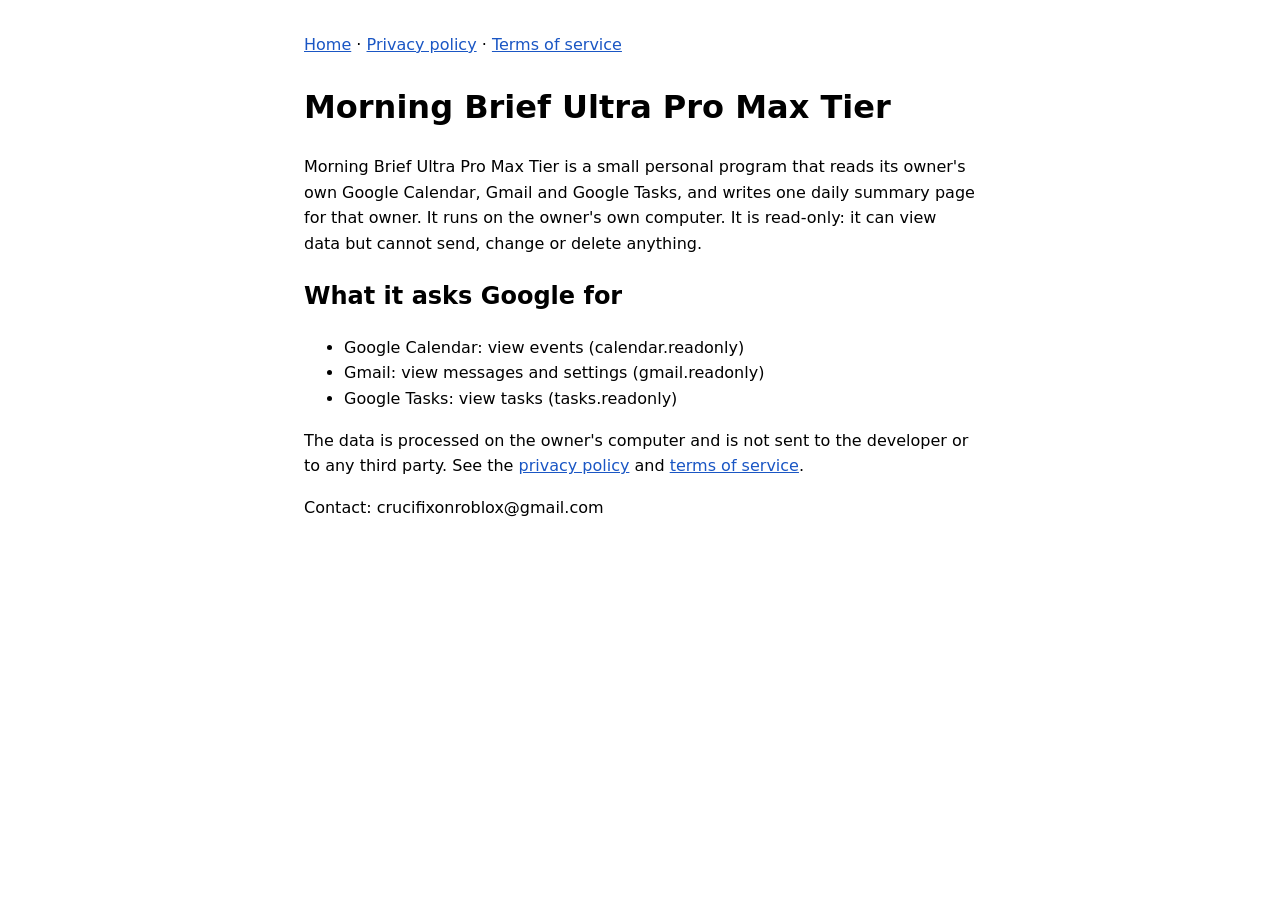
==== index.html @ aa31df73 "Added and made the webpages Morning Brief Ultra Pro Max whatever is launching for no reason other th" ====
<!doctype html><html lang="en"><head><meta charset="utf-8"><meta name="viewport" content="width=device-width,initial-scale=1"><title>Morning Brief Ultra Pro Max Tier</title><style>:root{color-scheme:light dark}body{font:16px/1.6 system-ui,sans-serif;max-width:42rem;margin:2rem auto;padding:0 1rem}a{color:#1a56c4}nav{margin-bottom:1.5rem}</style></head><body><nav><a href="index.html">Home</a> · <a href="privacy.html">Privacy policy</a> · <a href="terms.html">Terms of service</a></nav>
<h1>Morning Brief Ultra Pro Max Tier</h1>
<p>Morning Brief Ultra Pro Max Tier is a small personal program that reads its owner's own Google Calendar, Gmail and Google Tasks, and writes one daily summary page for that owner. It runs on the owner's own computer. It is read-only: it can view data but cannot send, change or delete anything.</p>
<h2>What it asks Google for</h2>
<ul><li>Google Calendar: view events (calendar.readonly)</li><li>Gmail: view messages and settings (gmail.readonly)</li><li>Google Tasks: view tasks (tasks.readonly)</li></ul>
<p>The data is processed on the owner's computer and is not sent to the developer or to any third party. See the <a href="privacy.html">privacy policy</a> and <a href="terms.html">terms of service</a>.</p>
<p>Contact: crucifixonroblox@gmail.com</p>
</body></html>
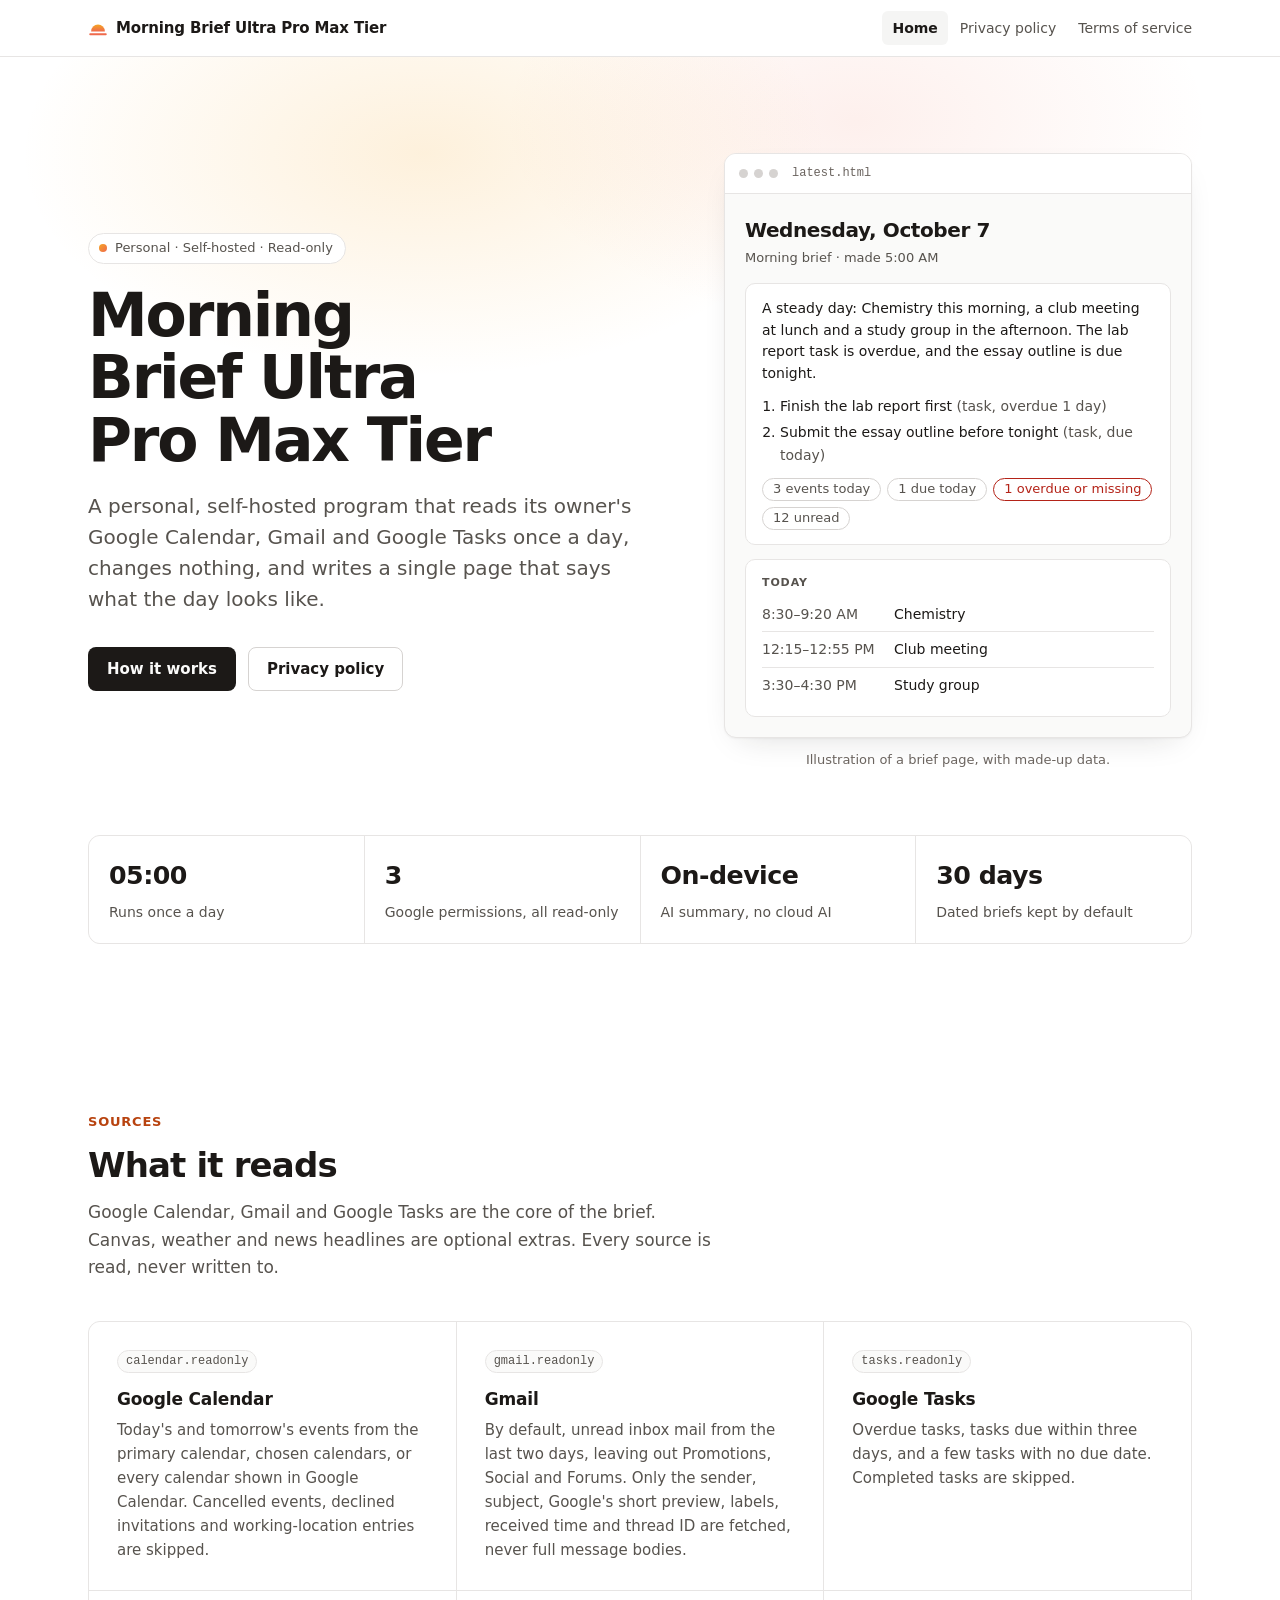
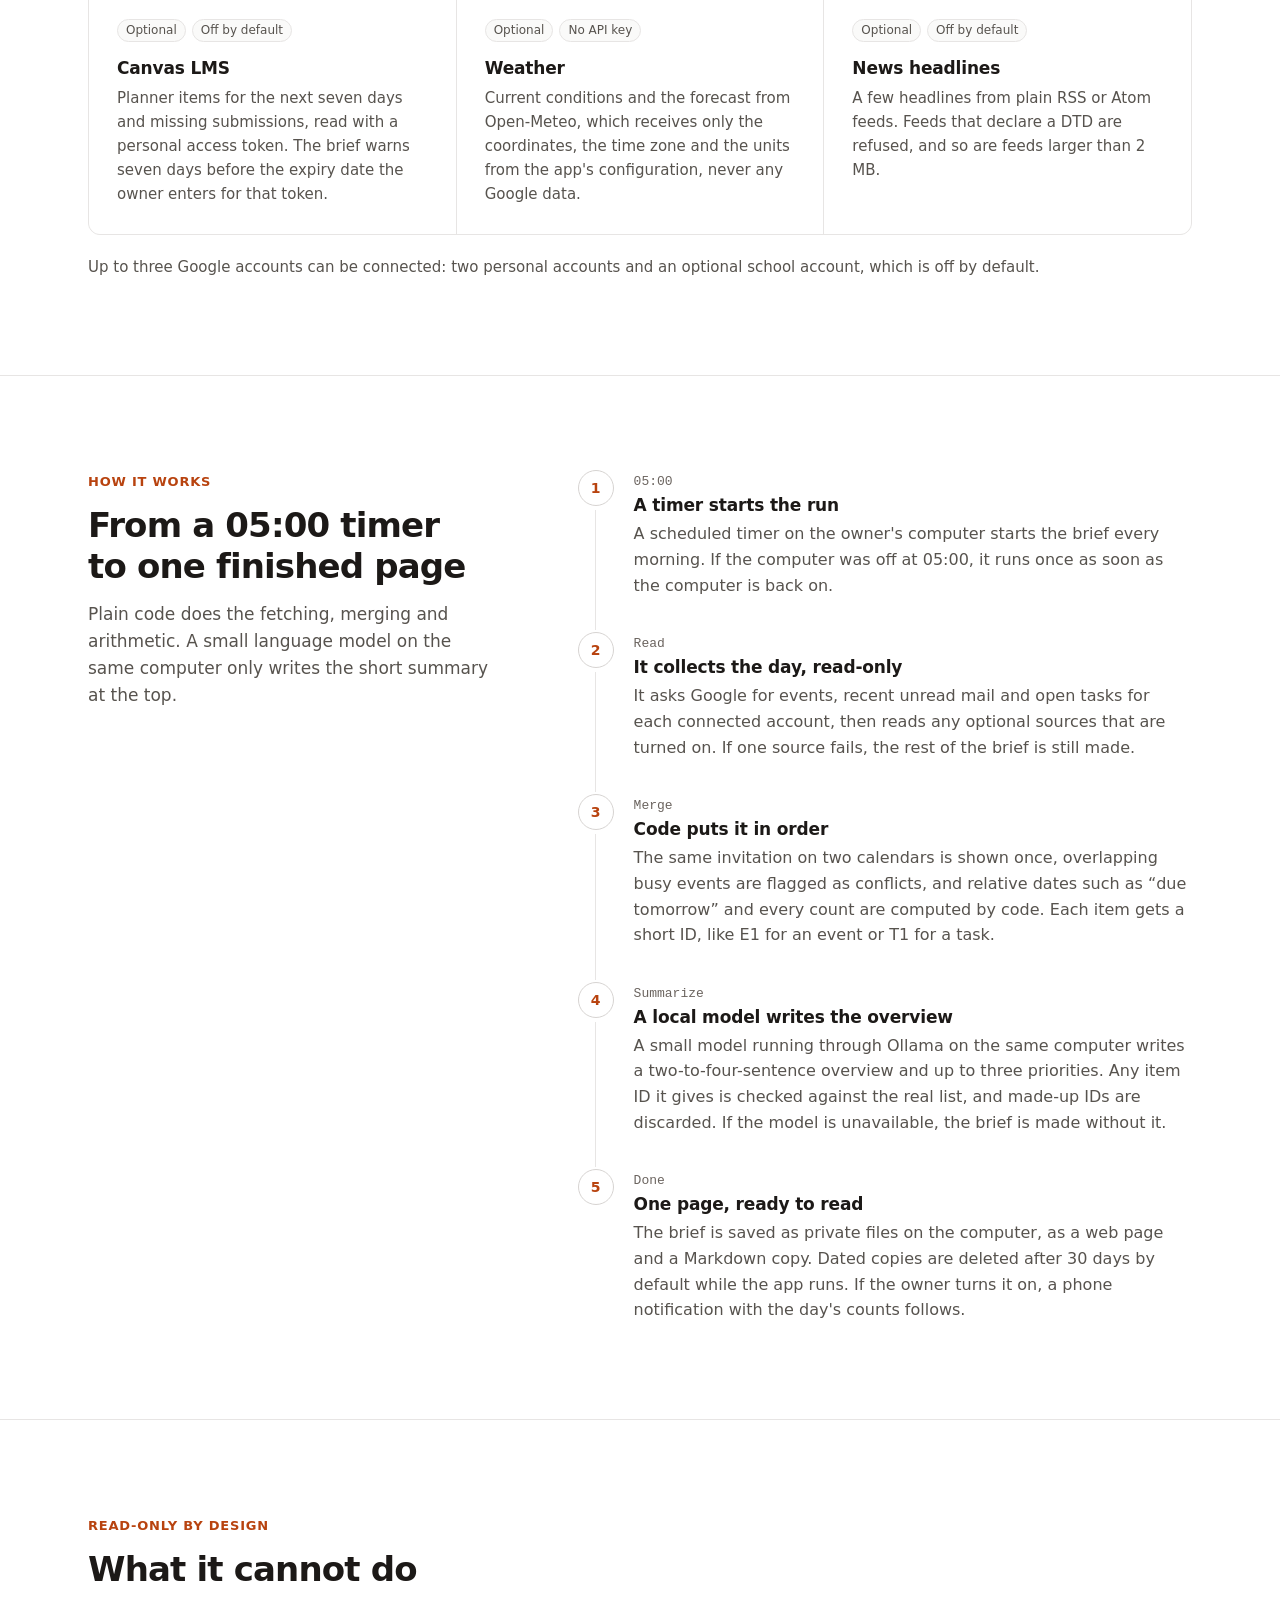
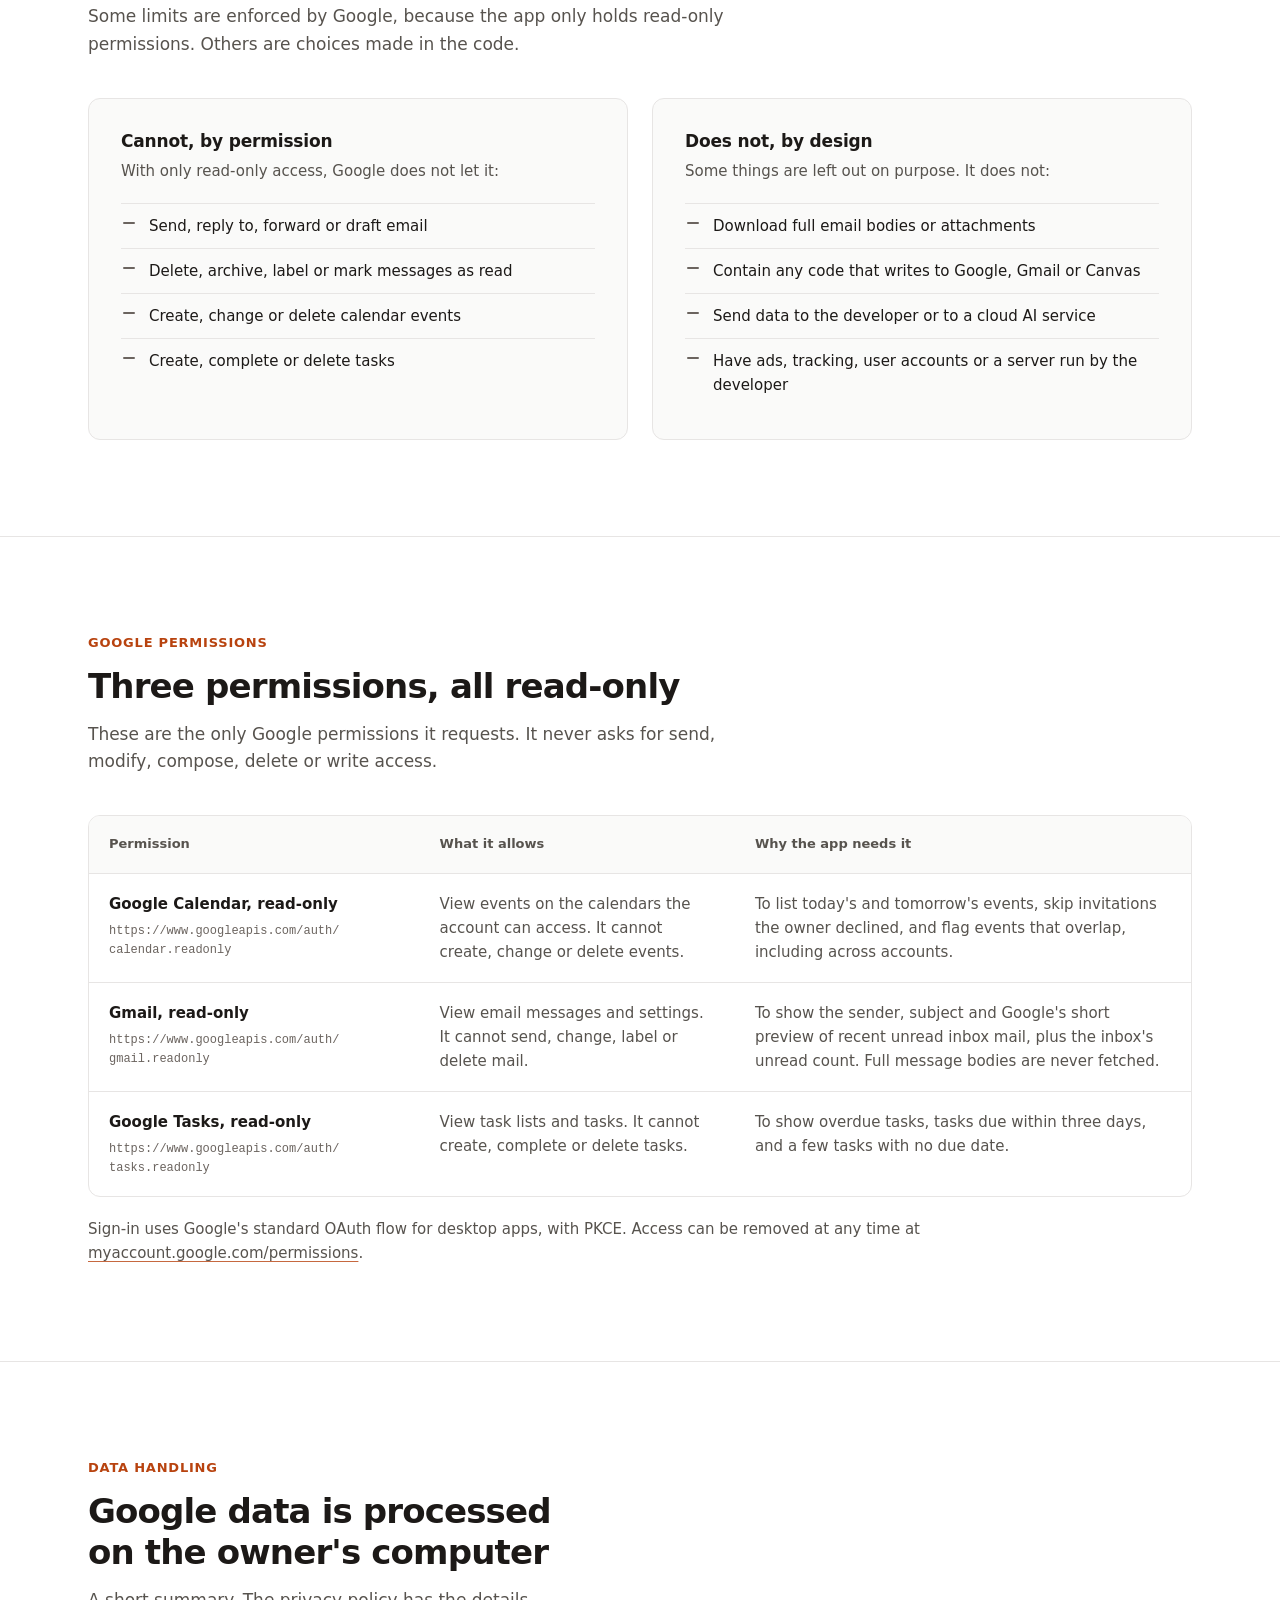
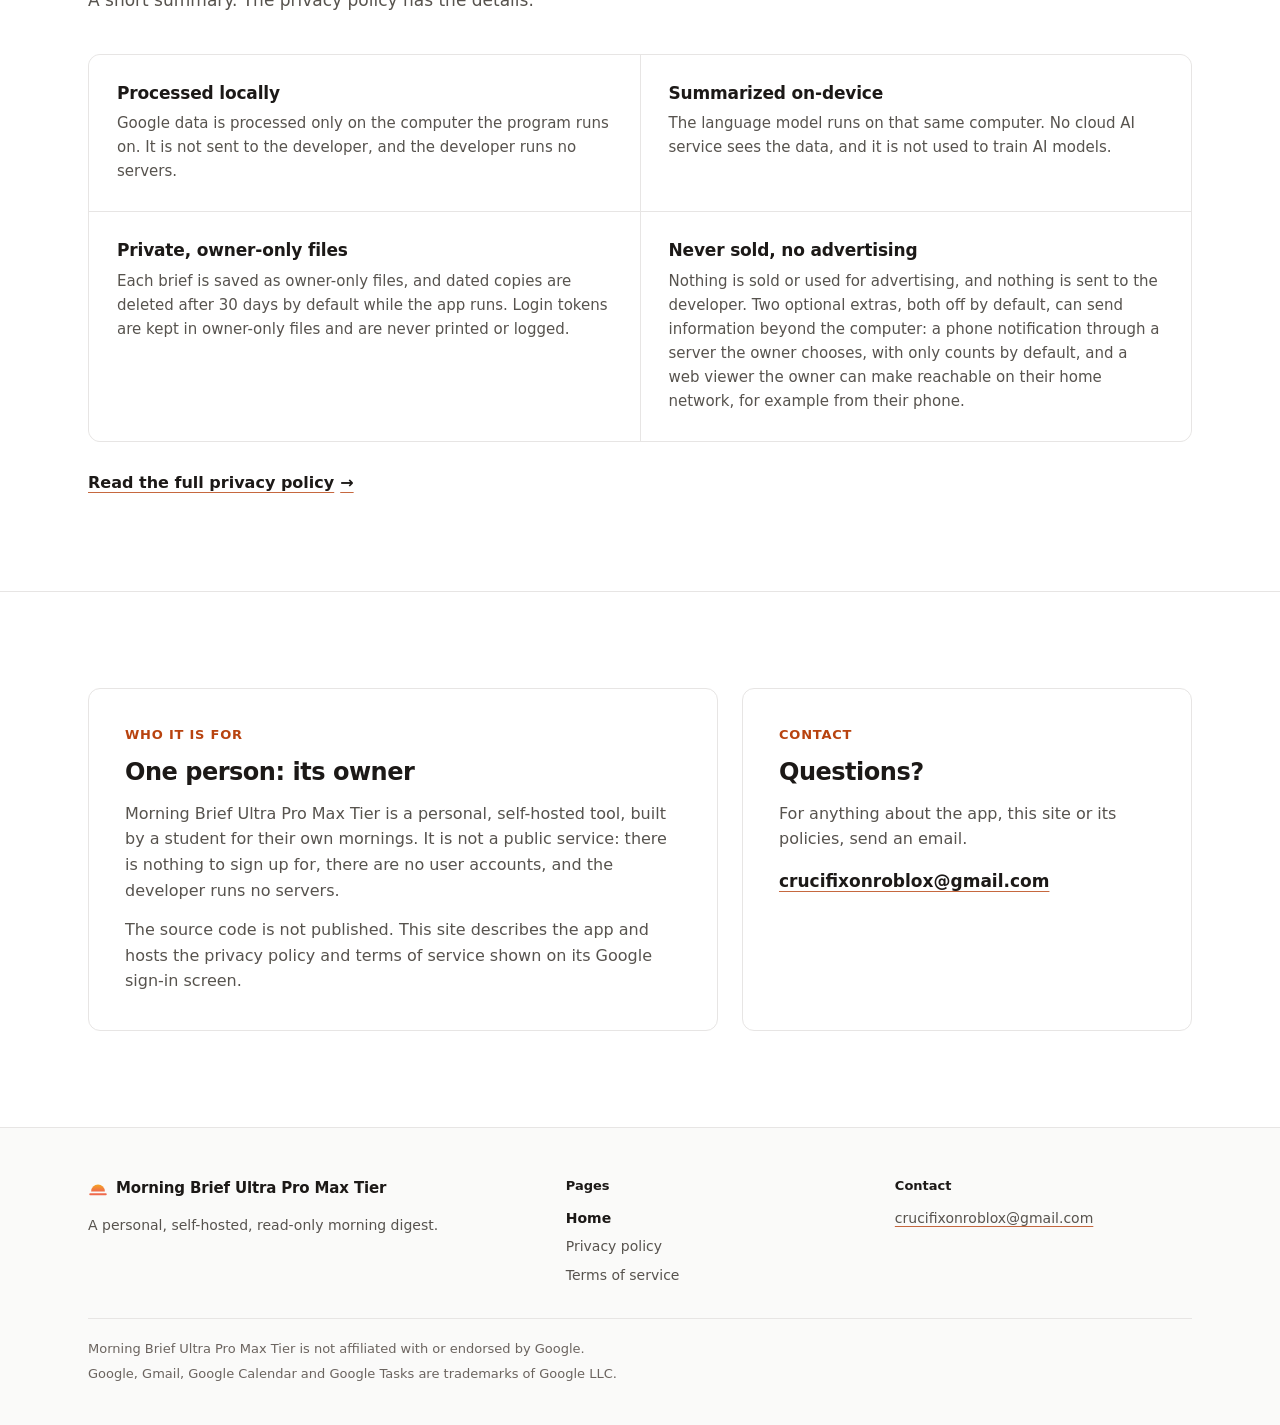
==== commit 50c9bf36: "Redesign the public pages and expand the README Pages (index, privacy, terms): - New modern layout w" ====
--- a/index.html
+++ b/index.html
@@ -1,8 +1,319 @@
-<!doctype html><html lang="en"><head><meta charset="utf-8"><meta name="viewport" content="width=device-width,initial-scale=1"><title>Morning Brief Ultra Pro Max Tier</title><style>:root{color-scheme:light dark}body{font:16px/1.6 system-ui,sans-serif;max-width:42rem;margin:2rem auto;padding:0 1rem}a{color:#1a56c4}nav{margin-bottom:1.5rem}</style></head><body><nav><a href="index.html">Home</a> · <a href="privacy.html">Privacy policy</a> · <a href="terms.html">Terms of service</a></nav>
-<h1>Morning Brief Ultra Pro Max Tier</h1>
-<p>Morning Brief Ultra Pro Max Tier is a small personal program that reads its owner's own Google Calendar, Gmail and Google Tasks, and writes one daily summary page for that owner. It runs on the owner's own computer. It is read-only: it can view data but cannot send, change or delete anything.</p>
-<h2>What it asks Google for</h2>
-<ul><li>Google Calendar: view events (calendar.readonly)</li><li>Gmail: view messages and settings (gmail.readonly)</li><li>Google Tasks: view tasks (tasks.readonly)</li></ul>
-<p>The data is processed on the owner's computer and is not sent to the developer or to any third party. See the <a href="privacy.html">privacy policy</a> and <a href="terms.html">terms of service</a>.</p>
-<p>Contact: crucifixonroblox@gmail.com</p>
-</body></html>
+<!doctype html>
+<html lang="en">
+<head>
+<meta charset="utf-8">
+<meta name="viewport" content="width=device-width, initial-scale=1">
+<title>Morning Brief Ultra Pro Max Tier</title>
+<meta name="description" content="Morning Brief Ultra Pro Max Tier is a personal, self-hosted, read-only program that turns its owner's Google Calendar, Gmail and Google Tasks into one page each morning.">
+<meta name="color-scheme" content="light dark">
+<meta name="theme-color" content="#ffffff" media="(prefers-color-scheme: light)">
+<meta name="theme-color" content="#0c0a09" media="(prefers-color-scheme: dark)">
+<link rel="icon" href="assets/icon.svg" type="image/svg+xml">
+<link rel="stylesheet" href="assets/site.css">
+</head>
+<body>
+<a class="skip-link" href="#main">Skip to content</a>
+
+<header class="site-header">
+  <div class="container header-inner">
+    <a class="brand" href="index.html"><img src="assets/icon.svg" alt="" width="20" height="20"><span>Morning Brief Ultra Pro Max Tier</span></a>
+    <nav aria-label="Primary">
+      <ul class="nav-list">
+        <li><a href="index.html" aria-current="page">Home</a></li>
+        <li><a href="privacy.html">Privacy policy</a></li>
+        <li><a href="terms.html">Terms of service</a></li>
+      </ul>
+    </nav>
+  </div>
+</header>
+
+<main id="main">
+
+  <section class="hero" aria-labelledby="page-title">
+    <div class="container">
+      <div class="hero-grid">
+        <div>
+          <p class="pill"><span class="pill-dot" aria-hidden="true"></span>Personal · Self-hosted · Read-only</p>
+          <h1 id="page-title">Morning Brief Ultra Pro Max Tier</h1>
+          <p class="lede">A personal, self-hosted program that reads its owner's Google Calendar, Gmail and Google Tasks once a day, changes nothing, and writes a single page that says what the day looks like.</p>
+          <div class="actions">
+            <a class="btn btn-primary" href="#how">How it works</a>
+            <a class="btn btn-secondary" href="privacy.html">Privacy policy</a>
+          </div>
+        </div>
+
+        <figure class="preview">
+          <div class="preview-window" aria-hidden="true">
+            <div class="preview-bar"><span></span><span></span><span></span><span class="preview-file">latest.html</span></div>
+            <div class="preview-body">
+              <p class="preview-date">Wednesday, October 7</p>
+              <p class="preview-sub">Morning brief · made 5:00 AM</p>
+              <div class="preview-card">
+                <p class="preview-glance">A steady day: Chemistry this morning, a club meeting at lunch and a study group in the afternoon. The lab report task is overdue, and the essay outline is due tonight.</p>
+                <ol class="preview-prio">
+                  <li>Finish the lab report first <span>(task, overdue 1 day)</span></li>
+                  <li>Submit the essay outline before tonight <span>(task, due today)</span></li>
+                </ol>
+                <ul class="preview-chips">
+                  <li>3 events today</li>
+                  <li>1 due today</li>
+                  <li class="is-bad">1 overdue or missing</li>
+                  <li>12 unread</li>
+                </ul>
+              </div>
+              <div class="preview-card">
+                <p class="preview-label">Today</p>
+                <ul class="preview-rows">
+                  <li><span class="t">8:30–9:20 AM</span><span>Chemistry</span></li>
+                  <li><span class="t">12:15–12:55 PM</span><span>Club meeting</span></li>
+                  <li><span class="t">3:30–4:30 PM</span><span>Study group</span></li>
+                </ul>
+              </div>
+            </div>
+          </div>
+          <figcaption>Illustration of a brief page, with made-up data.</figcaption>
+        </figure>
+      </div>
+
+      <dl class="facts">
+        <div><dt>Runs once a day</dt><dd>05:00</dd></div>
+        <div><dt>Google permissions, all read-only</dt><dd>3</dd></div>
+        <div><dt>AI summary, no cloud AI</dt><dd>On-device</dd></div>
+        <div><dt>Dated briefs kept by default</dt><dd>30 days</dd></div>
+      </dl>
+    </div>
+  </section>
+
+  <section class="section" id="sources" aria-labelledby="sources-title">
+    <div class="container">
+      <div class="section-head">
+        <p class="eyebrow">Sources</p>
+        <h2 id="sources-title">What it reads</h2>
+        <p>Google Calendar, Gmail and Google Tasks are the core of the brief. Canvas, weather and news headlines are optional extras. Every source is read, never written to.</p>
+      </div>
+
+      <ul class="cards cards-3">
+        <li class="card">
+          <p class="card-tag"><span class="tag tag-mono">calendar.readonly</span></p>
+          <h3>Google Calendar</h3>
+          <p>Today's and tomorrow's events from the primary calendar, chosen calendars, or every calendar shown in Google Calendar. Cancelled events, declined invitations and working-location entries are skipped.</p>
+        </li>
+        <li class="card">
+          <p class="card-tag"><span class="tag tag-mono">gmail.readonly</span></p>
+          <h3>Gmail</h3>
+          <p>By default, unread inbox mail from the last two days, leaving out Promotions, Social and Forums. Only the sender, subject, Google's short preview, labels, received time and thread ID are fetched, never full message bodies.</p>
+        </li>
+        <li class="card">
+          <p class="card-tag"><span class="tag tag-mono">tasks.readonly</span></p>
+          <h3>Google Tasks</h3>
+          <p>Overdue tasks, tasks due within three days, and a few tasks with no due date. Completed tasks are skipped.</p>
+        </li>
+        <li class="card">
+          <p class="card-tag"><span class="tag">Optional</span><span class="tag">Off by default</span></p>
+          <h3>Canvas LMS</h3>
+          <p>Planner items for the next seven days and missing submissions, read with a personal access token. The brief warns seven days before the expiry date the owner enters for that token.</p>
+        </li>
+        <li class="card">
+          <p class="card-tag"><span class="tag">Optional</span><span class="tag">No API key</span></p>
+          <h3>Weather</h3>
+          <p>Current conditions and the forecast from Open-Meteo, which receives only the coordinates, the time zone and the units from the app's configuration, never any Google data.</p>
+        </li>
+        <li class="card">
+          <p class="card-tag"><span class="tag">Optional</span><span class="tag">Off by default</span></p>
+          <h3>News headlines</h3>
+          <p>A few headlines from plain RSS or Atom feeds. Feeds that declare a DTD are refused, and so are feeds larger than 2 MB.</p>
+        </li>
+      </ul>
+      <p class="note">Up to three Google accounts can be connected: two personal accounts and an optional school account, which is off by default.</p>
+    </div>
+  </section>
+
+  <section class="section" id="how" aria-labelledby="how-title">
+    <div class="container split">
+      <div class="split-head">
+        <p class="eyebrow">How it works</p>
+        <h2 id="how-title">From a 05:00 timer to one finished page</h2>
+        <p>Plain code does the fetching, merging and arithmetic. A small language model on the same computer only writes the short summary at the top.</p>
+      </div>
+
+      <ol class="steps">
+        <li class="step">
+          <p class="step-meta">05:00</p>
+          <h3>A timer starts the run</h3>
+          <p>A scheduled timer on the owner's computer starts the brief every morning. If the computer was off at 05:00, it runs once as soon as the computer is back on.</p>
+        </li>
+        <li class="step">
+          <p class="step-meta">Read</p>
+          <h3>It collects the day, read-only</h3>
+          <p>It asks Google for events, recent unread mail and open tasks for each connected account, then reads any optional sources that are turned on. If one source fails, the rest of the brief is still made.</p>
+        </li>
+        <li class="step">
+          <p class="step-meta">Merge</p>
+          <h3>Code puts it in order</h3>
+          <p>The same invitation on two calendars is shown once, overlapping busy events are flagged as conflicts, and relative dates such as “due tomorrow” and every count are computed by code. Each item gets a short ID, like E1 for an event or T1 for a task.</p>
+        </li>
+        <li class="step">
+          <p class="step-meta">Summarize</p>
+          <h3>A local model writes the overview</h3>
+          <p>A small model running through Ollama on the same computer writes a two-to-four-sentence overview and up to three priorities. Any item ID it gives is checked against the real list, and made-up IDs are discarded. If the model is unavailable, the brief is made without it.</p>
+        </li>
+        <li class="step">
+          <p class="step-meta">Done</p>
+          <h3>One page, ready to read</h3>
+          <p>The brief is saved as private files on the computer, as a web page and a Markdown copy. Dated copies are deleted after 30 days by default while the app runs. If the owner turns it on, a phone notification with the day's counts follows.</p>
+        </li>
+      </ol>
+    </div>
+  </section>
+
+  <section class="section" id="read-only" aria-labelledby="read-only-title">
+    <div class="container">
+      <div class="section-head">
+        <p class="eyebrow">Read-only by design</p>
+        <h2 id="read-only-title">What it cannot do</h2>
+        <p>Some limits are enforced by Google, because the app only holds read-only permissions. Others are choices made in the code.</p>
+      </div>
+
+      <div class="limits">
+        <div class="limit">
+          <h3>Cannot, by permission</h3>
+          <p>With only read-only access, Google does not let it:</p>
+          <ul>
+            <li>Send, reply to, forward or draft email</li>
+            <li>Delete, archive, label or mark messages as read</li>
+            <li>Create, change or delete calendar events</li>
+            <li>Create, complete or delete tasks</li>
+          </ul>
+        </div>
+        <div class="limit">
+          <h3>Does not, by design</h3>
+          <p>Some things are left out on purpose. It does not:</p>
+          <ul>
+            <li>Download full email bodies or attachments</li>
+            <li>Contain any code that writes to Google, Gmail or Canvas</li>
+            <li>Send data to the developer or to a cloud AI service</li>
+            <li>Have ads, tracking, user accounts or a server run by the developer</li>
+          </ul>
+        </div>
+      </div>
+    </div>
+  </section>
+
+  <section class="section" id="permissions" aria-labelledby="permissions-title">
+    <div class="container">
+      <div class="section-head">
+        <p class="eyebrow">Google permissions</p>
+        <h2 id="permissions-title">Three permissions, all read-only</h2>
+        <p>These are the only Google permissions it requests. It never asks for send, modify, compose, delete or write access.</p>
+      </div>
+
+      <div class="table-wrap">
+        <table class="perm-table" role="table">
+          <caption class="visually-hidden">Google permissions requested by Morning Brief Ultra Pro Max Tier</caption>
+          <thead role="rowgroup">
+            <tr role="row">
+              <th scope="col" role="columnheader">Permission</th>
+              <th scope="col" role="columnheader">What it allows</th>
+              <th scope="col" role="columnheader">Why the app needs it</th>
+            </tr>
+          </thead>
+          <tbody role="rowgroup">
+            <tr role="row">
+              <th scope="row" role="rowheader">Google Calendar, read-only <span class="scope-url">https://www.googleapis.com/auth/<wbr>calendar.readonly</span></th>
+              <td role="cell" data-label="What it allows">View events on the calendars the account can access. It cannot create, change or delete events.</td>
+              <td role="cell" data-label="Why the app needs it">To list today's and tomorrow's events, skip invitations the owner declined, and flag events that overlap, including across accounts.</td>
+            </tr>
+            <tr role="row">
+              <th scope="row" role="rowheader">Gmail, read-only <span class="scope-url">https://www.googleapis.com/auth/<wbr>gmail.readonly</span></th>
+              <td role="cell" data-label="What it allows">View email messages and settings. It cannot send, change, label or delete mail.</td>
+              <td role="cell" data-label="Why the app needs it">To show the sender, subject and Google's short preview of recent unread inbox mail, plus the inbox's unread count. Full message bodies are never fetched.</td>
+            </tr>
+            <tr role="row">
+              <th scope="row" role="rowheader">Google Tasks, read-only <span class="scope-url">https://www.googleapis.com/auth/<wbr>tasks.readonly</span></th>
+              <td role="cell" data-label="What it allows">View task lists and tasks. It cannot create, complete or delete tasks.</td>
+              <td role="cell" data-label="Why the app needs it">To show overdue tasks, tasks due within three days, and a few tasks with no due date.</td>
+            </tr>
+          </tbody>
+        </table>
+      </div>
+      <p class="note">Sign-in uses Google's standard OAuth flow for desktop apps, with PKCE. Access can be removed at any time at <a href="https://myaccount.google.com/permissions">myaccount.google.com/permissions</a>.</p>
+    </div>
+  </section>
+
+  <section class="section" id="data" aria-labelledby="data-title">
+    <div class="container">
+      <div class="section-head">
+        <p class="eyebrow">Data handling</p>
+        <h2 id="data-title">Google data is processed on the owner's computer</h2>
+        <p>A short summary. The privacy policy has the details.</p>
+      </div>
+
+      <ul class="cards cards-2">
+        <li class="card">
+          <h3>Processed locally</h3>
+          <p>Google data is processed only on the computer the program runs on. It is not sent to the developer, and the developer runs no servers.</p>
+        </li>
+        <li class="card">
+          <h3>Summarized on-device</h3>
+          <p>The language model runs on that same computer. No cloud AI service sees the data, and it is not used to train AI models.</p>
+        </li>
+        <li class="card">
+          <h3>Private, owner-only files</h3>
+          <p>Each brief is saved as owner-only files, and dated copies are deleted after 30 days by default while the app runs. Login tokens are kept in owner-only files and are never printed or logged.</p>
+        </li>
+        <li class="card">
+          <h3>Never sold, no advertising</h3>
+          <p>Nothing is sold or used for advertising, and nothing is sent to the developer. Two optional extras, both off by default, can send information beyond the computer: a phone notification through a server the owner chooses, with only counts by default, and a web viewer the owner can make reachable on their home network, for example from their phone.</p>
+        </li>
+      </ul>
+      <a class="more-link" href="privacy.html">Read the full privacy policy <span aria-hidden="true">→</span></a>
+    </div>
+  </section>
+
+  <section class="section" id="about" aria-label="Who it is for and contact">
+    <div class="container duo">
+      <div class="panel">
+        <p class="eyebrow">Who it is for</p>
+        <h2>One person: its owner</h2>
+        <p>Morning Brief Ultra Pro Max Tier is a personal, self-hosted tool, built by a student for their own mornings. It is not a public service: there is nothing to sign up for, there are no user accounts, and the developer runs no servers.</p>
+        <p>The source code is not published. This site describes the app and hosts the privacy policy and terms of service shown on its Google sign-in screen.</p>
+      </div>
+      <div class="panel">
+        <p class="eyebrow">Contact</p>
+        <h2>Questions?</h2>
+        <p>For anything about the app, this site or its policies, send an email.</p>
+        <a class="email" href="mailto:crucifixonroblox@gmail.com">crucifixonroblox@gmail.com</a>
+      </div>
+    </div>
+  </section>
+
+</main>
+
+<footer class="site-footer">
+  <div class="container footer-grid">
+    <div>
+      <a class="brand" href="index.html"><img src="assets/icon.svg" alt="" width="20" height="20"><span>Morning Brief Ultra Pro Max Tier</span></a>
+      <p class="footer-tagline">A personal, self-hosted, read-only morning digest.</p>
+    </div>
+    <nav class="footer-nav-col" aria-label="Footer">
+      <p class="footer-heading">Pages</p>
+      <ul class="footer-links">
+        <li><a href="index.html" aria-current="page">Home</a></li>
+        <li><a href="privacy.html">Privacy policy</a></li>
+        <li><a href="terms.html">Terms of service</a></li>
+      </ul>
+    </nav>
+    <div class="footer-contact">
+      <p class="footer-heading">Contact</p>
+      <p><a href="mailto:crucifixonroblox@gmail.com">crucifixonroblox@gmail.com</a></p>
+    </div>
+  </div>
+  <div class="container footer-legal">
+    <div class="footer-legal-inner">
+      <p>Morning Brief Ultra Pro Max Tier is not affiliated with or endorsed by Google.</p>
+      <p>Google, Gmail, Google Calendar and Google Tasks are trademarks of Google LLC.</p>
+    </div>
+  </div>
+</footer>
+</body>
+</html>
--- a/assets/site.css
+++ b/assets/site.css
@@ -0,0 +1,1223 @@
+/*
+  Morning Brief Ultra Pro Max Tier: shared styles for index, privacy and terms.
+  No external resources: system fonts only, no images other than assets/icon.svg.
+*/
+
+/* ---------- Tokens ---------- */
+
+:root {
+  color-scheme: light dark;
+
+  --bg: #ffffff;
+  --surface: #fafaf9;
+  --raised: #f5f5f4;
+  --fg: #1c1917;
+  --muted: #57534e;
+  --subtle: #6b645f;
+  --border: #e7e5e4;
+  --border-strong: #d6d3d1;
+
+  --accent: #b8430f;
+  --sun-1: #f5a524;
+  --sun-2: #ef6a4c;
+  --glow-1: rgba(245, 165, 36, 0.16);
+  --glow-2: rgba(239, 106, 76, 0.10);
+  --link-line: rgba(184, 67, 15, 0.8);
+  --focus: #b8430f;
+  --bad: #b42318;
+
+  --header-bg: rgba(255, 255, 255, 0.85);
+  --btn-bg: #1c1917;
+  --btn-fg: #fafaf9;
+  --btn-bg-hover: #292524;
+  --shadow: 0 1px 2px rgba(28, 25, 23, 0.04), 0 12px 32px -16px rgba(28, 25, 23, 0.18);
+
+  --font: ui-sans-serif, system-ui, -apple-system, "Segoe UI", Roboto, "Helvetica Neue", Arial, "Noto Sans", sans-serif;
+  --mono: ui-monospace, SFMono-Regular, "SF Mono", Menlo, Consolas, "Liberation Mono", monospace;
+
+  --max: 72rem;
+  --gutter: 1rem;
+  --header-h: 3.5rem;
+  --radius: 12px;
+  --radius-sm: 8px;
+}
+
+@media (min-width: 40rem) {
+  :root { --gutter: 1.5rem; }
+}
+
+@media (prefers-color-scheme: dark) {
+  :root {
+    --bg: #0c0a09;
+    --surface: #141211;
+    --raised: #1c1917;
+    --fg: #f5f5f4;
+    --muted: #a8a29e;
+    --subtle: #958e88;
+    --border: #292524;
+    --border-strong: #3a3532;
+
+    --accent: #ffb37d;
+    --glow-1: rgba(245, 165, 36, 0.11);
+    --glow-2: rgba(239, 106, 76, 0.09);
+    --link-line: rgba(255, 179, 125, 0.6);
+    --focus: #ffb37d;
+    --bad: #ff8f86;
+
+    --header-bg: rgba(12, 10, 9, 0.8);
+    --btn-bg: #f5f5f4;
+    --btn-fg: #0c0a09;
+    --btn-bg-hover: #e7e5e4;
+    --shadow: 0 1px 2px rgba(0, 0, 0, 0.3), 0 12px 32px -16px rgba(0, 0, 0, 0.6);
+  }
+}
+
+/* ---------- Base ---------- */
+
+*,
+*::before,
+*::after { box-sizing: border-box; }
+
+html {
+  -webkit-text-size-adjust: 100%;
+  text-size-adjust: 100%;
+  scroll-padding-top: 1.5rem;
+}
+
+@media (min-width: 48rem) {
+  html { scroll-padding-top: calc(var(--header-h) + 1.5rem); }
+}
+
+@media (prefers-reduced-motion: no-preference) {
+  html { scroll-behavior: smooth; }
+}
+
+body {
+  margin: 0;
+  background: var(--bg);
+  color: var(--fg);
+  font-family: var(--font);
+  font-size: 1rem;
+  line-height: 1.6;
+  -webkit-font-smoothing: antialiased;
+  -moz-osx-font-smoothing: grayscale;
+  overflow-wrap: break-word;
+}
+
+h1, h2, h3 {
+  margin: 0;
+  line-height: 1.2;
+  letter-spacing: -0.02em;
+  font-weight: 650;
+  text-wrap: balance;
+}
+
+p, ul, ol, dl, dd, figure { margin: 0; }
+
+img, svg { display: block; max-width: 100%; }
+
+a {
+  color: inherit;
+  text-decoration-line: underline;
+  text-decoration-color: var(--link-line);
+  text-decoration-thickness: 1px;
+  text-underline-offset: 0.22em;
+  transition: text-decoration-color 0.15s ease, background-color 0.15s ease, color 0.15s ease;
+}
+
+a:hover { text-decoration-color: currentColor; }
+
+:focus-visible {
+  outline: 2px solid var(--focus);
+  outline-offset: 3px;
+  border-radius: 4px;
+}
+
+code {
+  font-family: var(--mono);
+  font-size: 0.875em;
+  background: var(--raised);
+  border: 1px solid var(--border);
+  border-radius: 6px;
+  padding: 0.05em 0.35em;
+}
+
+strong { font-weight: 600; }
+
+.visually-hidden {
+  position: absolute !important;
+  width: 1px;
+  height: 1px;
+  padding: 0;
+  margin: -1px;
+  overflow: hidden;
+  clip: rect(0 0 0 0);
+  white-space: nowrap;
+  border: 0;
+}
+
+.skip-link {
+  position: absolute;
+  left: var(--gutter);
+  top: -4rem;
+  z-index: 100;
+  padding: 0.5rem 0.875rem;
+  border-radius: var(--radius-sm);
+  background: var(--btn-bg);
+  color: var(--btn-fg);
+  font-weight: 600;
+  text-decoration: none;
+}
+
+.skip-link:focus { top: 0.75rem; }
+
+.container {
+  width: 100%;
+  max-width: var(--max);
+  margin: 0 auto;
+  padding: 0 var(--gutter);
+}
+
+/* ---------- Header ---------- */
+
+.site-header {
+  position: relative;
+  z-index: 50;
+  background: var(--header-bg);
+  border-bottom: 1px solid var(--border);
+}
+
+@supports ((-webkit-backdrop-filter: blur(1px)) or (backdrop-filter: blur(1px))) {
+  .site-header {
+    -webkit-backdrop-filter: saturate(180%) blur(12px);
+    backdrop-filter: saturate(180%) blur(12px);
+  }
+}
+
+@media (min-width: 48rem) {
+  .site-header { position: sticky; top: 0; }
+}
+
+.header-inner {
+  display: flex;
+  flex-wrap: wrap;
+  align-items: center;
+  justify-content: space-between;
+  gap: 0.25rem 1.5rem;
+  min-height: var(--header-h);
+  padding-top: 0.625rem;
+  padding-bottom: 0.625rem;
+}
+
+@media (min-width: 48rem) {
+  .header-inner { padding-top: 0; padding-bottom: 0; }
+}
+
+.brand {
+  display: inline-flex;
+  align-items: center;
+  gap: 0.5rem;
+  color: var(--fg);
+  font-weight: 600;
+  font-size: 0.9375rem;
+  letter-spacing: -0.01em;
+  text-decoration: none;
+}
+
+.brand img { width: 1.25rem; height: 1.25rem; flex: none; }
+
+.nav-list {
+  display: flex;
+  flex-wrap: wrap;
+  gap: 0.125rem;
+  margin: 0 0 0 -0.625rem;
+  padding: 0;
+  list-style: none;
+}
+
+@media (min-width: 48rem) {
+  .nav-list { margin: 0 -0.625rem 0 0; }
+}
+
+.nav-list a {
+  display: inline-block;
+  padding: 0.375rem 0.625rem;
+  border-radius: 6px;
+  color: var(--muted);
+  font-size: 0.875rem;
+  text-decoration: none;
+}
+
+.nav-list a:hover { color: var(--fg); background: var(--raised); }
+
+.nav-list a[aria-current="page"] {
+  color: var(--fg);
+  background: var(--raised);
+  font-weight: 550;
+}
+
+/* ---------- Shared section pieces ---------- */
+
+.section { padding: 4.5rem 0; }
+
+@media (min-width: 48rem) {
+  .section { padding: 6rem 0; }
+}
+
+.section + .section { border-top: 1px solid var(--border); }
+
+.section-head { max-width: 40rem; margin-bottom: 2.5rem; }
+
+.eyebrow {
+  margin-bottom: 0.75rem;
+  color: var(--accent);
+  font-size: 0.8125rem;
+  font-weight: 600;
+  letter-spacing: 0.06em;
+  text-transform: uppercase;
+}
+
+.section-head h2,
+.split-head h2 {
+  font-size: clamp(1.625rem, 1.3rem + 1.2vw, 2.125rem);
+  letter-spacing: -0.025em;
+}
+
+.section-head p:not(.eyebrow),
+.split-head p:not(.eyebrow) {
+  margin-top: 0.875rem;
+  color: var(--muted);
+  font-size: 1.0625rem;
+}
+
+.note {
+  margin-top: 1.25rem;
+  color: var(--muted);
+  font-size: 0.9375rem;
+}
+
+/* ---------- Buttons ---------- */
+
+.actions {
+  display: flex;
+  flex-wrap: wrap;
+  gap: 0.75rem;
+  margin-top: 2rem;
+}
+
+.btn {
+  display: inline-flex;
+  align-items: center;
+  justify-content: center;
+  min-height: 2.75rem;
+  padding: 0 1.125rem;
+  border: 1px solid transparent;
+  border-radius: var(--radius-sm);
+  font-size: 0.9375rem;
+  font-weight: 550;
+  text-decoration: none;
+}
+
+.btn-primary { background: var(--btn-bg); color: var(--btn-fg); }
+.btn-primary:hover { background: var(--btn-bg-hover); }
+
+.btn-secondary {
+  background: var(--bg);
+  border-color: var(--border-strong);
+  color: var(--fg);
+}
+
+.btn-secondary:hover { background: var(--raised); }
+
+/* ---------- Hero ---------- */
+
+.hero {
+  position: relative;
+  overflow: hidden;
+  isolation: isolate;
+  padding: 4rem 0 4.5rem;
+}
+
+@media (min-width: 48rem) {
+  .hero { padding: 6rem 0 4.5rem; }
+}
+
+.hero::before {
+  content: "";
+  position: absolute;
+  z-index: -1;
+  top: -12rem;
+  left: 50%;
+  width: 90rem;
+  height: 40rem;
+  transform: translateX(-50%);
+  background:
+    radial-gradient(40% 50% at 35% 45%, var(--glow-1), transparent 70%),
+    radial-gradient(35% 45% at 65% 40%, var(--glow-2), transparent 70%);
+  pointer-events: none;
+}
+
+.hero-grid {
+  display: grid;
+  gap: 3.5rem;
+  align-items: center;
+}
+
+@media (min-width: 64rem) {
+  .hero-grid { grid-template-columns: minmax(0, 1.1fr) minmax(0, 0.9fr); gap: 4rem; }
+}
+
+.pill {
+  display: inline-flex;
+  align-items: center;
+  gap: 0.5rem;
+  padding: 0.25rem 0.75rem 0.25rem 0.625rem;
+  border: 1px solid var(--border);
+  border-radius: 999px;
+  background: var(--bg);
+  color: var(--muted);
+  font-size: 0.8125rem;
+}
+
+.pill-dot {
+  width: 0.5rem;
+  height: 0.5rem;
+  border-radius: 50%;
+  background: linear-gradient(135deg, var(--sun-1), var(--sun-2));
+  flex: none;
+}
+
+.hero h1 {
+  margin-top: 1.25rem;
+  font-size: clamp(2.375rem, 1.5rem + 3.4vw, 3.75rem);
+  line-height: 1.04;
+  letter-spacing: -0.035em;
+  font-weight: 700;
+}
+
+.lede {
+  max-width: 36rem;
+  margin-top: 1.25rem;
+  color: var(--muted);
+  font-size: clamp(1.0625rem, 1rem + 0.35vw, 1.25rem);
+  line-height: 1.55;
+}
+
+/* Key facts strip */
+
+.facts {
+  display: grid;
+  grid-template-columns: repeat(2, minmax(0, 1fr));
+  gap: 1px;
+  margin-top: 4rem;
+  overflow: hidden;
+  border: 1px solid var(--border);
+  border-radius: var(--radius);
+  background: var(--border);
+}
+
+@media (min-width: 48rem) {
+  .facts { grid-template-columns: repeat(4, minmax(0, 1fr)); }
+}
+
+.facts > div {
+  display: flex;
+  flex-direction: column-reverse;
+  justify-content: flex-end;
+  gap: 0.25rem;
+  padding: 1.25rem;
+  background: var(--bg);
+}
+
+.facts dt { color: var(--muted); font-size: 0.875rem; }
+
+.facts dd {
+  font-size: clamp(1.25rem, 1.1rem + 0.6vw, 1.625rem);
+  font-weight: 650;
+  letter-spacing: -0.02em;
+}
+
+/* Brief preview (illustration) */
+
+.preview { min-width: 0; }
+
+.preview-window {
+  overflow: hidden;
+  border: 1px solid var(--border);
+  border-radius: var(--radius);
+  background: var(--surface);
+  box-shadow: var(--shadow);
+}
+
+.preview-bar {
+  display: flex;
+  align-items: center;
+  gap: 0.375rem;
+  padding: 0.625rem 0.875rem;
+  border-bottom: 1px solid var(--border);
+  background: var(--bg);
+}
+
+.preview-bar > span:not(.preview-file) {
+  width: 0.5625rem;
+  height: 0.5625rem;
+  border-radius: 50%;
+  background: var(--border-strong);
+}
+
+.preview-file {
+  margin-left: 0.5rem;
+  color: var(--subtle);
+  font-family: var(--mono);
+  font-size: 0.75rem;
+}
+
+.preview-body { padding: 1.25rem; }
+
+.preview-date { font-size: 1.25rem; font-weight: 650; letter-spacing: -0.02em; }
+
+.preview-sub { margin-top: 0.125rem; color: var(--muted); font-size: 0.8125rem; }
+
+.preview-card {
+  margin-top: 0.875rem;
+  padding: 0.875rem 1rem;
+  border: 1px solid var(--border);
+  border-radius: 10px;
+  background: var(--bg);
+  font-size: 0.875rem;
+}
+
+.preview-glance { line-height: 1.55; }
+
+.preview-prio { margin-top: 0.625rem; padding-left: 1.125rem; }
+.preview-prio li + li { margin-top: 0.25rem; }
+.preview-prio span { color: var(--muted); }
+
+.preview-chips {
+  display: flex;
+  flex-wrap: wrap;
+  gap: 0.375rem;
+  margin-top: 0.75rem;
+  padding: 0;
+  list-style: none;
+}
+
+.preview-chips li {
+  padding: 0 0.625rem;
+  border: 1px solid var(--border-strong);
+  border-radius: 999px;
+  color: var(--muted);
+  font-size: 0.8125rem;
+}
+
+.preview-chips li.is-bad { border-color: currentColor; color: var(--bad); }
+
+.preview-label {
+  margin-bottom: 0.375rem;
+  color: var(--muted);
+  font-size: 0.6875rem;
+  font-weight: 600;
+  letter-spacing: 0.08em;
+  text-transform: uppercase;
+}
+
+.preview-rows { padding: 0; list-style: none; }
+
+.preview-rows li {
+  display: grid;
+  grid-template-columns: 7.5rem minmax(0, 1fr);
+  gap: 0.75rem;
+  padding: 0.375rem 0;
+  border-top: 1px solid var(--border);
+}
+
+.preview-rows li:first-child { border-top: 0; }
+
+.preview-rows .t { color: var(--muted); font-variant-numeric: tabular-nums; }
+
+.preview figcaption {
+  margin-top: 0.75rem;
+  color: var(--subtle);
+  font-size: 0.8125rem;
+  text-align: center;
+}
+
+/* ---------- Hairline card grid ---------- */
+
+.cards {
+  display: grid;
+  gap: 1px;
+  margin: 0;
+  padding: 0;
+  overflow: hidden;
+  list-style: none;
+  border: 1px solid var(--border);
+  border-radius: var(--radius);
+  background: var(--border);
+}
+
+@media (min-width: 40rem) {
+  .cards-2,
+  .cards-3 { grid-template-columns: repeat(2, minmax(0, 1fr)); }
+}
+
+@media (min-width: 64rem) {
+  .cards-3 { grid-template-columns: repeat(3, minmax(0, 1fr)); }
+}
+
+.card {
+  padding: 1.5rem;
+  background: var(--bg);
+}
+
+@media (min-width: 48rem) {
+  .card { padding: 1.75rem; }
+}
+
+.card h3 { font-size: 1.0625rem; letter-spacing: -0.01em; }
+
+.card p:not(.card-tag) { margin-top: 0.5rem; color: var(--muted); font-size: 0.9375rem; }
+
+.card-tag {
+  display: flex;
+  flex-wrap: wrap;
+  gap: 0.375rem;
+  margin-bottom: 1rem;
+  color: var(--subtle);
+  font-size: 0.8125rem;
+}
+
+.tag {
+  display: inline-block;
+  padding: 0.0625rem 0.5rem;
+  border: 1px solid var(--border);
+  border-radius: 999px;
+  background: var(--surface);
+  color: var(--muted);
+  font-size: 0.75rem;
+  font-weight: 500;
+  line-height: 1.6;
+}
+
+.tag-mono { font-family: var(--mono); }
+
+/* ---------- How it works ---------- */
+
+.split { display: grid; gap: 2.5rem; }
+
+@media (min-width: 64rem) {
+  .split { grid-template-columns: minmax(0, 0.8fr) minmax(0, 1.2fr); gap: 5rem; }
+  .split-head { position: sticky; top: calc(var(--header-h) + 3rem); align-self: start; }
+}
+
+.split-head { max-width: 34rem; }
+
+.steps {
+  margin: 0;
+  padding: 0;
+  list-style: none;
+  counter-reset: step;
+}
+
+.step {
+  position: relative;
+  padding: 0 0 2.25rem 3.5rem;
+  counter-increment: step;
+}
+
+.step:last-child { padding-bottom: 0; }
+
+.step::before {
+  content: counter(step);
+  position: absolute;
+  top: -0.125rem;
+  left: 0;
+  display: grid;
+  place-items: center;
+  width: 2.25rem;
+  height: 2.25rem;
+  border: 1px solid var(--border-strong);
+  border-radius: 50%;
+  background: var(--bg);
+  color: var(--accent);
+  font-size: 0.875rem;
+  font-weight: 650;
+  font-variant-numeric: tabular-nums;
+}
+
+.step:not(:last-child)::after {
+  content: "";
+  position: absolute;
+  top: 2.375rem;
+  bottom: 0.25rem;
+  left: calc(1.125rem - 0.5px);
+  width: 1px;
+  background: var(--border);
+}
+
+.step-meta {
+  color: var(--subtle);
+  font-family: var(--mono);
+  font-size: 0.8125rem;
+}
+
+.step h3 { margin-top: 0.125rem; font-size: 1.0625rem; letter-spacing: -0.01em; }
+
+.step p:not(.step-meta) { margin-top: 0.375rem; color: var(--muted); }
+
+/* ---------- Read-only ---------- */
+
+.limits { display: grid; gap: 1rem; }
+
+@media (min-width: 48rem) {
+  .limits { grid-template-columns: repeat(2, minmax(0, 1fr)); gap: 1.5rem; }
+}
+
+.limit {
+  padding: 1.5rem;
+  border: 1px solid var(--border);
+  border-radius: var(--radius);
+  background: var(--surface);
+}
+
+@media (min-width: 48rem) {
+  .limit { padding: 2rem; }
+}
+
+.limit h3 { font-size: 1.0625rem; letter-spacing: -0.01em; }
+
+.limit > p { margin-top: 0.5rem; color: var(--muted); font-size: 0.9375rem; }
+
+.limit ul {
+  margin-top: 1.25rem;
+  padding: 0;
+  list-style: none;
+}
+
+.limit li {
+  position: relative;
+  padding: 0.625rem 0 0.625rem 1.75rem;
+  border-top: 1px solid var(--border);
+  font-size: 0.9375rem;
+}
+
+.limit li::before {
+  content: "";
+  position: absolute;
+  top: 1.125rem;
+  left: 0.125rem;
+  width: 0.75rem;
+  height: 1.5px;
+  border-radius: 1px;
+  background: var(--subtle);
+}
+
+/* ---------- Tables ---------- */
+
+.table-wrap {
+  overflow: hidden;
+  border: 1px solid var(--border);
+  border-radius: var(--radius);
+}
+
+.perm-table {
+  width: 100%;
+  border-collapse: collapse;
+  font-size: 0.9375rem;
+  text-align: left;
+}
+
+.perm-table th,
+.perm-table td {
+  padding: 1.125rem 1.25rem;
+  vertical-align: top;
+  border-top: 1px solid var(--border);
+}
+
+.perm-table thead th {
+  border-top: 0;
+  background: var(--surface);
+  color: var(--muted);
+  font-size: 0.8125rem;
+  font-weight: 600;
+}
+
+.perm-table tbody th { width: 30%; font-weight: 600; }
+
+.perm-table td { color: var(--muted); }
+
+.scope-url {
+  display: block;
+  margin-top: 0.375rem;
+  color: var(--subtle);
+  font-family: var(--mono);
+  font-size: 0.75rem;
+  font-weight: 400;
+  overflow-wrap: break-word;
+}
+
+/* Stack the table into labelled rows on narrow screens. Explicit ARIA roles keep the table semantics. */
+@media (max-width: 47.99rem) {
+  .perm-table thead {
+    position: absolute;
+    width: 1px;
+    height: 1px;
+    overflow: hidden;
+    clip: rect(0 0 0 0);
+    white-space: nowrap;
+  }
+
+  .perm-table,
+  .perm-table tbody,
+  .perm-table tr,
+  .perm-table th,
+  .perm-table td { display: block; width: auto; }
+
+  .perm-table tbody tr + tr { border-top: 1px solid var(--border); }
+
+  .perm-table tbody th,
+  .perm-table td { border-top: 0; padding: 0 1.25rem; }
+
+  .perm-table tbody th { width: auto; padding-top: 1.25rem; }
+
+  .perm-table td { padding-top: 0.875rem; }
+
+  .perm-table td:last-child { padding-bottom: 1.25rem; }
+
+  .perm-table td::before {
+    content: attr(data-label);
+    display: block;
+    margin-bottom: 0.125rem;
+    color: var(--fg);
+    font-size: 0.8125rem;
+    font-weight: 600;
+  }
+}
+
+/* ---------- Data handling ---------- */
+
+.more-link {
+  display: inline-flex;
+  align-items: center;
+  gap: 0.375rem;
+  margin-top: 1.75rem;
+  font-weight: 550;
+}
+
+/* ---------- Who / contact ---------- */
+
+.duo { display: grid; gap: 1rem; }
+
+@media (min-width: 48rem) {
+  .duo { grid-template-columns: minmax(0, 1.4fr) minmax(0, 1fr); gap: 1.5rem; }
+}
+
+.panel {
+  padding: 1.75rem;
+  border: 1px solid var(--border);
+  border-radius: var(--radius);
+  background: var(--bg);
+}
+
+@media (min-width: 48rem) {
+  .panel { padding: 2.25rem; }
+}
+
+.panel h2 { font-size: 1.5rem; letter-spacing: -0.02em; }
+
+.panel p:not(.eyebrow) { margin-top: 0.875rem; color: var(--muted); }
+
+.panel .email {
+  display: inline-block;
+  margin-top: 1rem;
+  color: var(--fg);
+  font-size: 1.0625rem;
+  font-weight: 550;
+  overflow-wrap: anywhere;
+}
+
+/* ---------- Legal pages ---------- */
+
+.doc-header {
+  padding: 3.5rem 0 2.5rem;
+  border-bottom: 1px solid var(--border);
+}
+
+@media (min-width: 48rem) {
+  .doc-header { padding: 5rem 0 3rem; }
+}
+
+.doc-header h1 {
+  font-size: clamp(2.125rem, 1.6rem + 2vw, 3rem);
+  letter-spacing: -0.03em;
+  font-weight: 700;
+}
+
+.doc-meta {
+  margin-top: 0.875rem;
+  color: var(--subtle);
+  font-size: 0.875rem;
+}
+
+.doc-lede {
+  max-width: 44rem;
+  margin-top: 1.25rem;
+  color: var(--muted);
+  font-size: 1.125rem;
+}
+
+.doc-layout {
+  display: grid;
+  gap: 2.5rem;
+  padding: 2.5rem 0 5rem;
+}
+
+@media (min-width: 64rem) {
+  .doc-layout {
+    grid-template-columns: 15rem minmax(0, 1fr);
+    gap: 4rem;
+    padding-top: 3.5rem;
+  }
+}
+
+.toc {
+  align-self: start;
+  padding: 1.25rem 1.25rem 1rem;
+  border: 1px solid var(--border);
+  border-radius: var(--radius);
+  background: var(--surface);
+  font-size: 0.875rem;
+}
+
+@media (min-width: 64rem) {
+  .toc {
+    position: sticky;
+    top: calc(var(--header-h) + 2rem);
+    padding: 0;
+    border: 0;
+    background: transparent;
+  }
+}
+
+.toc-title {
+  margin-bottom: 0.625rem;
+  color: var(--fg);
+  font-size: 0.8125rem;
+  font-weight: 600;
+  letter-spacing: 0;
+}
+
+.toc ol {
+  margin: 0;
+  padding: 0;
+  list-style: none;
+  counter-reset: toc;
+}
+
+.toc li { counter-increment: toc; }
+
+.toc a {
+  display: flex;
+  gap: 0.625rem;
+  padding: 0.3125rem 0;
+  color: var(--muted);
+  line-height: 1.4;
+  text-decoration: none;
+}
+
+.toc a::before {
+  content: counter(toc) ".";
+  flex: none;
+  min-width: 1.5rem;
+  color: var(--subtle);
+  font-variant-numeric: tabular-nums;
+}
+
+.toc a:hover { color: var(--fg); }
+
+@media (min-width: 64rem) {
+  .toc ol { border-left: 1px solid var(--border); }
+  .toc a { margin-left: -1px; padding-left: 0.875rem; border-left: 1px solid transparent; }
+  .toc a:hover { border-left-color: var(--fg); }
+}
+
+.prose {
+  min-width: 0;
+  max-width: 70ch;
+}
+
+.prose > section + section {
+  margin-top: 3rem;
+  padding-top: 3rem;
+  border-top: 1px solid var(--border);
+}
+
+.prose h2 { font-size: 1.375rem; letter-spacing: -0.02em; }
+
+.prose h3 { margin-top: 1.75rem; font-size: 1.0625rem; letter-spacing: -0.01em; }
+
+.prose p,
+.prose ul,
+.prose ol,
+.prose dl,
+.prose .callout,
+.prose .data-list { margin-top: 1rem; }
+
+.prose ul,
+.prose ol { padding-left: 1.25rem; }
+
+.prose li + li { margin-top: 0.5rem; }
+
+.prose li::marker { color: var(--subtle); }
+
+.prose a { overflow-wrap: anywhere; }
+
+.num {
+  margin-right: 0.125rem;
+  color: var(--subtle);
+  font-variant-numeric: tabular-nums;
+  font-weight: 500;
+}
+
+/* Data the app reads: one card per Google service */
+
+.data-list {
+  overflow: hidden;
+  border: 1px solid var(--border);
+  border-radius: var(--radius);
+}
+
+.data-item { padding: 1.25rem; }
+
+.data-item + .data-item { border-top: 1px solid var(--border); }
+
+.data-item h3 { margin: 0; font-size: 1rem; }
+
+.data-item h3 .tag { margin-left: 0.375rem; vertical-align: 0.1em; }
+
+.data-item dl { margin: 0; }
+
+.data-item dt {
+  margin-top: 0.875rem;
+  color: var(--subtle);
+  font-size: 0.8125rem;
+  font-weight: 600;
+}
+
+.data-item dd { margin-top: 0.125rem; color: var(--muted); }
+
+.callout {
+  padding: 1.25rem 1.375rem;
+  border: 1px solid var(--border);
+  border-left: 3px solid var(--accent);
+  border-radius: 0 var(--radius) var(--radius) 0;
+  background: var(--surface);
+}
+
+.callout-label,
+.prose .summary h2 {
+  display: flex;
+  align-items: center;
+  gap: 0.5rem;
+  color: var(--subtle);
+  font-size: 0.8125rem;
+  font-weight: 600;
+}
+
+.callout-label::before,
+.prose .summary h2::before {
+  content: "";
+  flex: none;
+  width: 0.5rem;
+  height: 0.5rem;
+  border-radius: 50%;
+  background: linear-gradient(135deg, var(--sun-1), var(--sun-2));
+}
+
+.callout .callout-text { margin-top: 0.375rem; color: var(--fg); font-size: 1.0625rem; }
+
+/* "In short" box at the top of each legal page */
+
+.summary {
+  padding: 1.25rem 1.375rem;
+  border: 1px solid var(--border);
+  border-radius: var(--radius);
+  background: var(--surface);
+}
+
+.prose .summary h2 { line-height: 1.6; letter-spacing: 0; }
+
+.prose .summary ul { margin-top: 0.5rem; }
+
+.prose .summary li + li { margin-top: 0.375rem; }
+
+.prose > .summary + section {
+  margin-top: 2.5rem;
+  padding-top: 0;
+  border-top: 0;
+}
+
+/* Bordered definition rows (storage) */
+
+.def-list {
+  overflow: hidden;
+  border: 1px solid var(--border);
+  border-radius: var(--radius);
+}
+
+.def-list > div { padding: 1rem 1.25rem; }
+
+.def-list > div + div { border-top: 1px solid var(--border); }
+
+.def-list dt { color: var(--fg); font-weight: 600; }
+
+.def-list dd { margin-top: 0.25rem; color: var(--muted); }
+
+@media (min-width: 40rem) {
+  .def-list > div {
+    display: grid;
+    grid-template-columns: 10.5rem minmax(0, 1fr);
+    gap: 1.5rem;
+  }
+
+  .def-list dd { margin-top: 0; }
+}
+
+/* Back to top */
+
+.prose .back-top { margin-top: 3rem; font-size: 0.875rem; }
+
+.back-top a { color: var(--muted); }
+
+.back-top a:hover { color: var(--fg); }
+
+/* ---------- Footer ---------- */
+
+.site-footer {
+  border-top: 1px solid var(--border);
+  background: var(--surface);
+  font-size: 0.875rem;
+}
+
+.footer-grid {
+  display: grid;
+  gap: 2rem;
+  padding-top: 3rem;
+  padding-bottom: 2rem;
+}
+
+@media (min-width: 48rem) {
+  .footer-grid { grid-template-columns: minmax(0, 1.5fr) minmax(0, 1fr) minmax(0, 1fr); }
+}
+
+.footer-tagline { max-width: 22rem; margin-top: 0.625rem; color: var(--muted); }
+
+.footer-heading {
+  margin-bottom: 0.625rem;
+  color: var(--fg);
+  font-size: 0.8125rem;
+  font-weight: 600;
+}
+
+.footer-links { margin: 0; padding: 0; list-style: none; }
+
+.footer-links li + li { margin-top: 0.375rem; }
+
+.footer-links a {
+  color: var(--muted);
+  text-decoration: none;
+}
+
+.footer-links a:hover { color: var(--fg); text-decoration: underline; text-decoration-color: var(--link-line); }
+
+.footer-links a[aria-current="page"] { color: var(--fg); font-weight: 550; }
+
+.footer-contact a { color: var(--muted); overflow-wrap: anywhere; }
+
+.footer-contact a:hover { color: var(--fg); }
+
+.footer-legal {
+  padding-bottom: 2.5rem;
+  color: var(--subtle);
+  font-size: 0.8125rem;
+}
+
+.footer-legal-inner { padding-top: 1.25rem; border-top: 1px solid var(--border); }
+
+.footer-legal-inner p + p { margin-top: 0.25rem; }
+
+/* ---------- Motion ---------- */
+
+@media (prefers-reduced-motion: reduce) {
+  *,
+  *::before,
+  *::after {
+    animation-duration: 0.01ms !important;
+    animation-iteration-count: 1 !important;
+    transition-duration: 0.01ms !important;
+    scroll-behavior: auto !important;
+  }
+}
+
+/* ---------- Print ---------- */
+
+@media print {
+  :root {
+    color-scheme: light;
+    --bg: #ffffff;
+    --surface: #ffffff;
+    --raised: #f5f5f4;
+    --fg: #000000;
+    --muted: #333333;
+    --subtle: #444444;
+    --border: #cccccc;
+    --border-strong: #999999;
+    --accent: #000000;
+    --link-line: #000000;
+  }
+
+  body { font-size: 11pt; line-height: 1.5; }
+
+  .skip-link,
+  .site-header nav,
+  .actions,
+  .preview,
+  .toc,
+  .back-top,
+  .footer-nav-col,
+  .hero::before { display: none !important; }
+
+  .site-header { position: static; background: none; border-bottom: 1px solid #ccc; }
+
+  .hero,
+  .section,
+  .doc-header { padding: 1.5rem 0; }
+
+  .facts { margin-top: 1.5rem; }
+
+  .doc-layout { display: block; padding: 1rem 0; }
+
+  .prose { max-width: none; }
+
+  .prose a[href^="http"]::after,
+  .more-link::after {
+    content: " (" attr(href) ")";
+    font-size: 0.85em;
+    color: #333;
+    overflow-wrap: anywhere;
+  }
+
+  .card,
+  .limit,
+  .panel,
+  .data-item,
+  .callout,
+  .perm-table tr { break-inside: avoid; }
+
+  h2, h3 { break-after: avoid; }
+
+  .split-head { position: static; }
+
+  .preview-window,
+  .callout { box-shadow: none; }
+}
